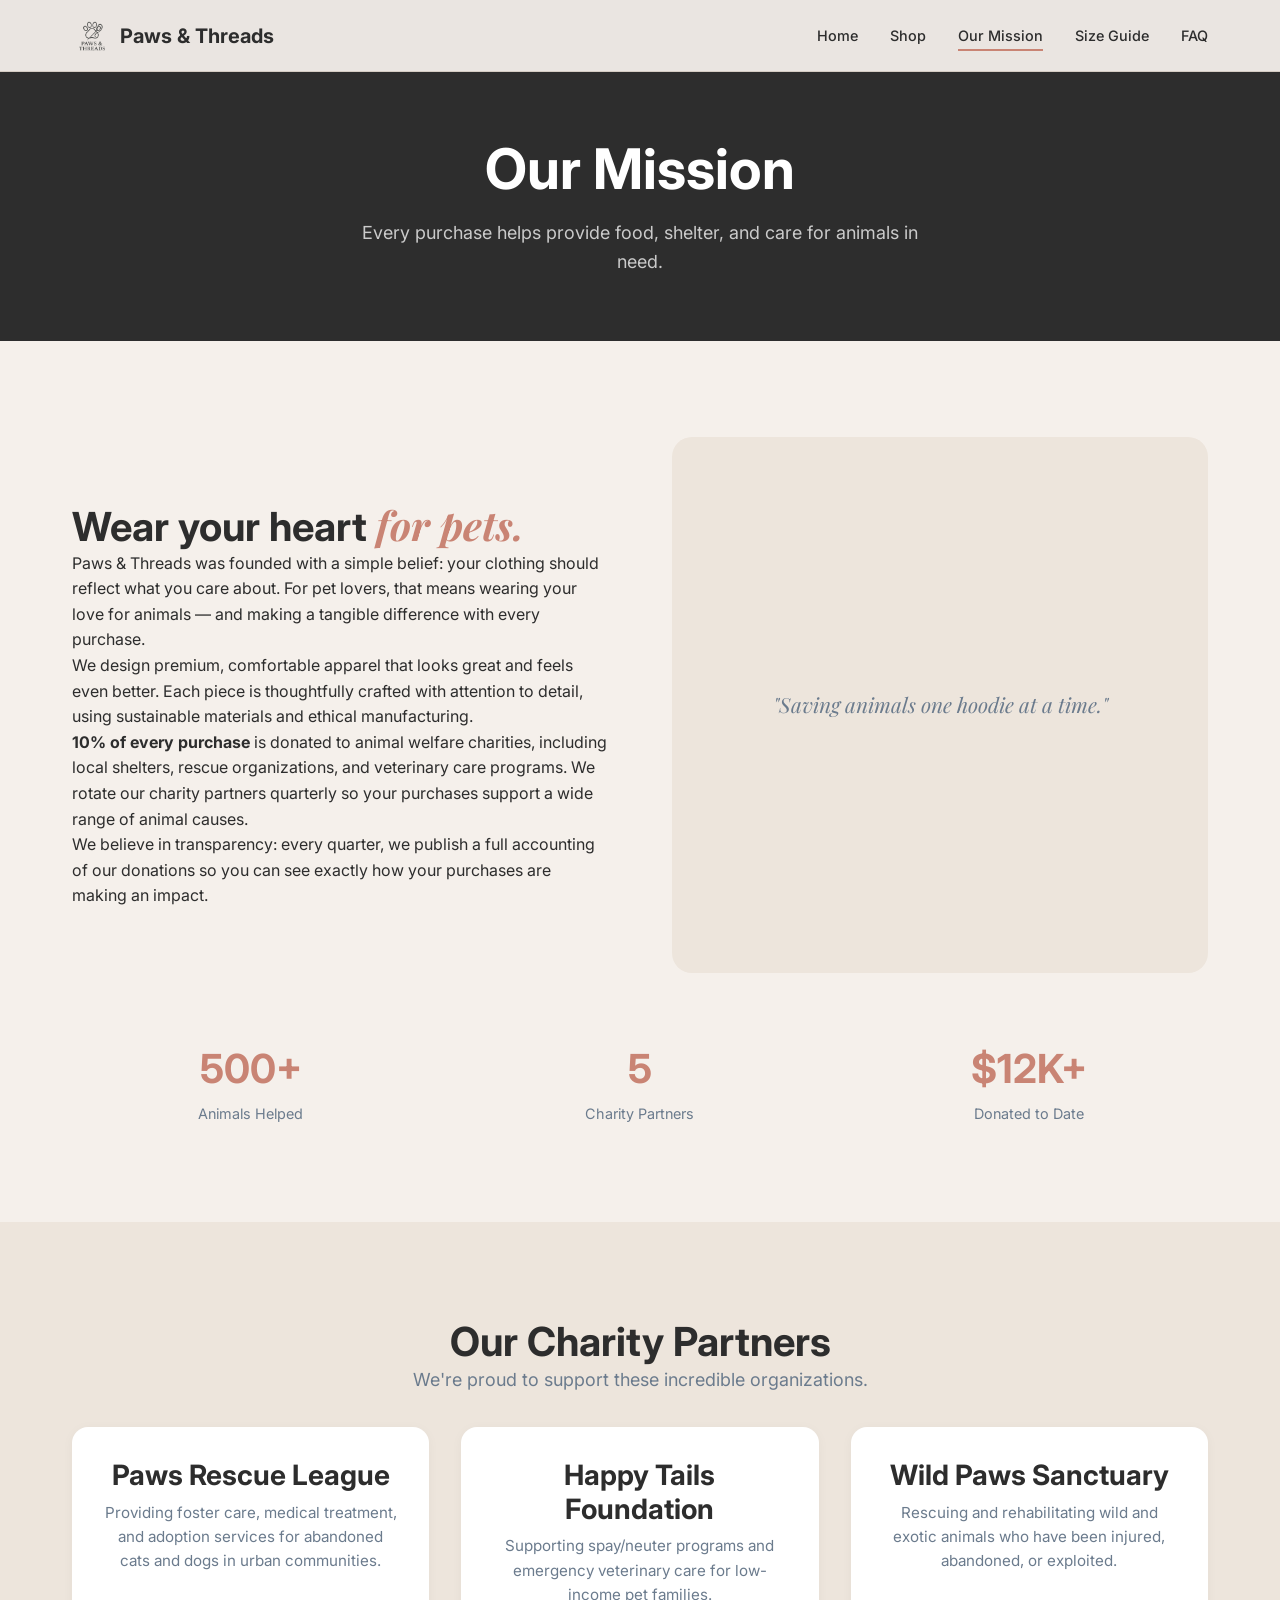
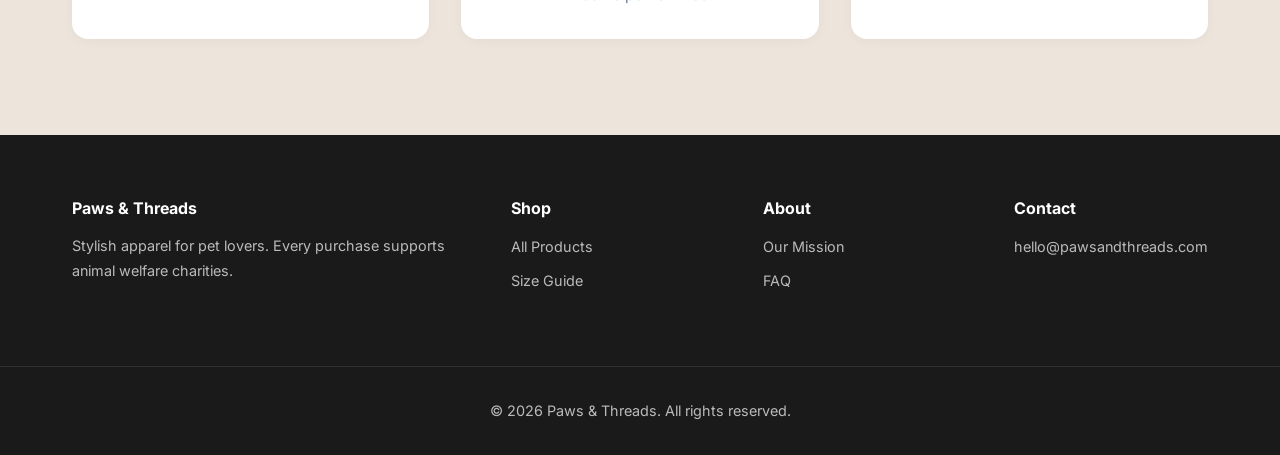
==== about.html @ 2fee69ef "Initial Paws & Threads e-commerce site Full responsive static site with: - Homepage with hero banner" ====
<!DOCTYPE html>
<html lang="en">
<head>
<meta charset="UTF-8">
<meta name="viewport" content="width=device-width, initial-scale=1.0">
<title>Our Mission — Paws & Threads</title>
<link rel="preconnect" href="https://fonts.googleapis.com">
<link rel="preconnect" href="https://fonts.gstatic.com" crossorigin>
<link href="https://fonts.googleapis.com/css2?family=Inter:wght@400;500;600;700&family=Playfair+Display:ital@0;1&display=swap" rel="stylesheet">
<link rel="stylesheet" href="style.css">
<link rel="icon" type="image/png" href="images/logo.png">
</head>
<body>
<header>
  <div class="container">
    <a href="index.html" class="logo"><img src="images/logo.png" alt="Paws & Threads"><span>Paws & Threads</span></a>
    <nav>
      <a href="index.html">Home</a>
      <a href="products.html">Shop</a>
      <a href="about.html" class="active">Our Mission</a>
      <a href="size-guide.html">Size Guide</a>
      <a href="faq.html">FAQ</a>
    </nav>
    <button class="mobile-menu-btn" onclick="document.querySelector('nav').classList.toggle('open')"><span></span><span></span><span></span></button>
  </div>
</header>

<section class="about-hero">
  <div class="container">
    <h1>Our Mission</h1>
    <p>Every purchase helps provide food, shelter, and care for animals in need.</p>
  </div>
</section>

<section class="about-content">
  <div class="container">
    <div class="about-grid">
      <div>
        <h2>Wear your heart <span class="accent-text">for pets.</span></h2>
        <p>Paws & Threads was founded with a simple belief: your clothing should reflect what you care about. For pet lovers, that means wearing your love for animals — and making a tangible difference with every purchase.</p>
        <p>We design premium, comfortable apparel that looks great and feels even better. Each piece is thoughtfully crafted with attention to detail, using sustainable materials and ethical manufacturing.</p>
        <p><strong>10% of every purchase</strong> is donated to animal welfare charities, including local shelters, rescue organizations, and veterinary care programs. We rotate our charity partners quarterly so your purchases support a wide range of animal causes.</p>
        <p>We believe in transparency: every quarter, we publish a full accounting of our donations so you can see exactly how your purchases are making an impact.</p>
      </div>
      <div style="background:var(--light-sand);border-radius:20px;aspect-ratio:1;display:flex;align-items:center;justify-content:center;color:var(--slate-blue);font-family:var(--font-secondary);font-style:italic;font-size:1.3rem;padding:2rem;text-align:center">
        "Saving animals one hoodie at a time."
      </div>
    </div>

    <div class="about-stats">
      <div>
        <span class="stat-number">500+</span>
        <span class="stat-label">Animals Helped</span>
      </div>
      <div>
        <span class="stat-number">5</span>
        <span class="stat-label">Charity Partners</span>
      </div>
      <div>
        <span class="stat-number">$12K+</span>
        <span class="stat-label">Donated to Date</span>
      </div>
    </div>
  </div>
</section>

<section class="charity-section">
  <div class="container">
    <div class="section-title">
      <h2>Our Charity Partners</h2>
      <p>We're proud to support these incredible organizations.</p>
    </div>
    <div class="charity-grid">
      <div class="charity-card">
        <h3>Paws Rescue League</h3>
        <p>Providing foster care, medical treatment, and adoption services for abandoned cats and dogs in urban communities.</p>
      </div>
      <div class="charity-card">
        <h3>Happy Tails Foundation</h3>
        <p>Supporting spay/neuter programs and emergency veterinary care for low-income pet families.</p>
      </div>
      <div class="charity-card">
        <h3>Wild Paws Sanctuary</h3>
        <p>Rescuing and rehabilitating wild and exotic animals who have been injured, abandoned, or exploited.</p>
      </div>
    </div>
  </div>
</section>

<footer>
  <div class="container">
    <div><h4>Paws & Threads</h4><p>Stylish apparel for pet lovers. Every purchase supports animal welfare charities.</p></div>
    <div><h4>Shop</h4><ul class="footer-links"><li><a href="products.html">All Products</a></li><li><a href="size-guide.html">Size Guide</a></li></ul></div>
    <div><h4>About</h4><ul class="footer-links"><li><a href="about.html">Our Mission</a></li><li><a href="faq.html">FAQ</a></li></ul></div>
    <div><h4>Contact</h4><ul class="footer-links"><li><a href="mailto:hello@pawsandthreads.com">hello@pawsandthreads.com</a></li></ul></div>
  </div>
  <div class="footer-bottom"><div class="container"><p>&copy; 2026 Paws & Threads. All rights reserved.</p></div></div>
</footer>
</body>
</html>
---- style.css ----
*,*::before,*::after{box-sizing:border-box;margin:0;padding:0}
:root{--charcoal:#2D2D2D;--warm-white:#F5F0EB;--dusty-rose:#C98474;--sage-green:#8DA68A;--clay:#C4A484;--slate-blue:#6B7B8D;--off-black:#1A1A1A;--light-sand:#EDE5DC;--text-primary:var(--charcoal);--text-secondary:var(--slate-blue);--text-light:#FFFFFF;--bg-primary:var(--warm-white);--bg-secondary:var(--light-sand);--bg-dark:var(--off-black);--accent:var(--dusty-rose);--accent-hover:#B87363;--border:#D4CCC3;--font-primary:'Inter',-apple-system,BlinkMacSystemFont,'Segoe UI',sans-serif;--font-secondary:'Playfair Display',Georgia,'Times New Roman',serif;--space-xs:.25rem;--space-sm:.5rem;--space-md:1rem;--space-lg:2rem;--space-xl:4rem;--space-2xl:6rem;--max-width:1200px;--header-height:72px}
html{font-size:16px;scroll-behavior:smooth}
body{font-family:var(--font-primary);color:var(--text-primary);background:var(--bg-primary);line-height:1.6;-webkit-font-smoothing:antialiased}
img{max-width:100%;height:auto;display:block}
a{color:var(--accent);text-decoration:none;transition:color .2s}
a:hover{color:var(--accent-hover)}
ul{list-style:none}
.container{width:100%;max-width:var(--max-width);margin:0 auto;padding:0 var(--space-lg)}
h1,h2,h3,h4{line-height:1.2;font-weight:700}
h1{font-size:clamp(2rem,5vw,3.5rem)}
h2{font-size:clamp(1.5rem,3.5vw,2.5rem)}
h3{font-size:clamp(1.25rem,2.5vw,1.75rem)}
.section-title{text-align:center;margin-bottom:var(--space-lg)}
.section-title p{color:var(--text-secondary);font-size:1.125rem;max-width:600px;margin:0 auto}
.accent-text{font-family:var(--font-secondary);font-style:italic;color:var(--accent)}

/* Header */
header{position:fixed;top:0;left:0;right:0;height:var(--header-height);background:rgba(245,240,235,.95);backdrop-filter:blur(12px);-webkit-backdrop-filter:blur(12px);border-bottom:1px solid var(--border);z-index:1000}
header .container{display:flex;align-items:center;justify-content:space-between;height:100%}
.logo{display:flex;align-items:center;gap:var(--space-sm)}
.logo img{height:40px;width:auto}
.logo span{font-weight:700;font-size:1.25rem;color:var(--charcoal)}
nav{display:flex;align-items:center;gap:var(--space-lg)}
nav a{color:var(--text-primary);font-size:.9rem;font-weight:500;position:relative}
nav a::after{content:'';position:absolute;bottom:-4px;left:0;width:0;height:2px;background:var(--accent);transition:width .3s}
nav a:hover::after,nav a.active::after{width:100%}
.mobile-menu-btn{display:none;background:none;border:none;cursor:pointer;padding:var(--space-sm)}
.mobile-menu-btn span{display:block;width:24px;height:2px;background:var(--charcoal);margin:5px 0;transition:.3s}

/* Buttons */
.btn{display:inline-flex;align-items:center;gap:var(--space-sm);padding:.75rem 2rem;border-radius:50px;font-family:var(--font-primary);font-size:.95rem;font-weight:600;cursor:pointer;transition:all .3s;border:2px solid transparent;text-decoration:none}
.btn-primary{background:var(--accent);color:#fff;border-color:var(--accent)}
.btn-primary:hover{background:var(--accent-hover);border-color:var(--accent-hover);color:#fff;transform:translateY(-2px);box-shadow:0 4px 12px rgba(201,132,116,.3)}
.btn-secondary{background:transparent;color:var(--charcoal);border-color:var(--charcoal)}
.btn-secondary:hover{background:var(--charcoal);color:#fff;transform:translateY(-2px)}

/* Hero */
.hero{padding:calc(var(--header-height) + var(--space-xl)) 0 var(--space-xl);min-height:85vh;display:flex;align-items:center;position:relative;overflow:hidden}
.hero::before{content:'';position:absolute;top:-50%;right:-20%;width:60%;height:200%;background:radial-gradient(ellipse,rgba(201,132,116,.08) 0,transparent 70%);pointer-events:none}
.hero .container{display:grid;grid-template-columns:1fr 1fr;gap:var(--space-xl);align-items:center;position:relative;z-index:1}
.hero-content h1{margin-bottom:var(--space-lg)}
.hero-content p{font-size:1.125rem;color:var(--text-secondary);margin-bottom:var(--space-lg);max-width:480px;line-height:1.8}
.hero-actions{display:flex;gap:var(--space-md);flex-wrap:wrap}
.hero-image{display:flex;justify-content:center;align-items:center}
.hero-image img{border-radius:24px;box-shadow:0 20px 60px rgba(0,0,0,.08);width:100%;max-width:500px;aspect-ratio:1;object-fit:cover}

/* Charity Banner */
.charity-banner{background:var(--charcoal);color:var(--warm-white);padding:var(--space-lg) 0;text-align:center}
.charity-banner p{font-size:1.05rem;max-width:700px;margin:0 auto}
.charity-banner strong{color:var(--dusty-rose)}

/* Products */
.products{padding:var(--space-2xl) 0}
.product-grid{display:grid;grid-template-columns:repeat(auto-fill,minmax(320px,1fr));gap:var(--space-lg)}
.product-card{background:#fff;border-radius:20px;overflow:hidden;transition:transform .3s,box-shadow .3s;box-shadow:0 2px 12px rgba(0,0,0,.04)}
.product-card:hover{transform:translateY(-6px);box-shadow:0 12px 40px rgba(0,0,0,.08)}
.product-card-image{aspect-ratio:1;overflow:hidden;background:var(--light-sand)}
.product-card-image img{width:100%;height:100%;object-fit:cover;transition:transform .5s}
.product-card:hover .product-card-image img{transform:scale(1.05)}
.product-card-body{padding:var(--space-lg)}
.product-card-body h3{margin-bottom:var(--space-xs)}
.product-card-body .product-type{font-size:.85rem;color:var(--text-secondary);text-transform:uppercase;letter-spacing:1px;margin-bottom:var(--space-sm)}
.product-card-body .price{font-size:1.25rem;font-weight:700;color:var(--accent);margin-bottom:var(--space-md)}
.product-card-body .btn{width:100%;justify-content:center}

/* About */
.about-hero{padding:calc(var(--header-height) + var(--space-xl)) 0 var(--space-xl);background:var(--charcoal);color:#fff;text-align:center}
.about-hero h1{margin-bottom:var(--space-md)}
.about-hero p{color:rgba(255,255,255,.75);max-width:600px;margin:0 auto;font-size:1.125rem}
.about-content{padding:var(--space-2xl) 0}
.about-grid{display:grid;grid-template-columns:1fr 1fr;gap:var(--space-xl);align-items:center}
.about-text p{color:var(--text-secondary);margin-bottom:var(--space-md);line-height:1.8}
.about-stats{display:grid;grid-template-columns:repeat(3,1fr);gap:var(--space-lg);margin-top:var(--space-xl);text-align:center}
.stat-number{font-size:2.5rem;font-weight:700;color:var(--accent);display:block}
.stat-label{font-size:.9rem;color:var(--text-secondary);margin-top:var(--space-xs)}

/* Charity Section */
.charity-section{padding:var(--space-2xl) 0;background:var(--bg-secondary)}
.charity-grid{display:grid;grid-template-columns:repeat(auto-fit,minmax(250px,1fr));gap:var(--space-lg)}
.charity-card{background:#fff;border-radius:16px;padding:var(--space-lg);text-align:center;box-shadow:0 2px 12px rgba(0,0,0,.04)}
.charity-card h3{color:var(--charcoal);margin-bottom:var(--space-sm)}
.charity-card p{color:var(--text-secondary);font-size:.95rem}

/* Size Guide */
.size-guide{padding:calc(var(--header-height) + var(--space-xl)) 0 var(--space-2xl)}
.size-guide h1{text-align:center;margin-bottom:var(--space-lg)}
.size-guide p.subtitle{text-align:center;color:var(--text-secondary);margin-bottom:var(--space-xl)}
.size-table-wrapper{overflow-x:auto;margin-bottom:var(--space-xl)}
.size-table{width:100%;border-collapse:collapse;background:#fff;border-radius:12px;overflow:hidden;box-shadow:0 2px 12px rgba(0,0,0,.04)}
.size-table th{background:var(--charcoal);color:#fff;padding:var(--space-md);text-align:left;font-weight:600;font-size:.9rem}
.size-table td{padding:var(--space-md);border-bottom:1px solid var(--border);font-size:.95rem}
.size-table tr:last-child td{border-bottom:none}
.size-table tr:hover td{background:var(--light-sand)}
.size-tips{background:#fff;border-radius:16px;padding:var(--space-lg);margin-top:var(--space-xl);box-shadow:0 2px 12px rgba(0,0,0,.04)}
.size-tips h3{margin-bottom:var(--space-md)}
.size-tips ul{list-style:disc;padding-left:var(--space-lg)}
.size-tips ul li{margin-bottom:var(--space-sm);color:var(--text-secondary)}

/* FAQ */
.faq-section{padding:calc(var(--header-height) + var(--space-xl)) 0 var(--space-2xl)}
.faq-section h1{text-align:center;margin-bottom:var(--space-lg)}
.faq-list{max-width:720px;margin:0 auto}
.faq-item{border-bottom:1px solid var(--border);padding:var(--space-lg) 0}
.faq-question{display:flex;justify-content:space-between;align-items:center;cursor:pointer;font-weight:600;font-size:1.05rem}
.faq-question:hover{color:var(--accent)}
.faq-toggle{font-size:1.5rem;color:var(--accent);transition:transform .3s;flex-shrink:0;margin-left:var(--space-md)}
.faq-item.open .faq-toggle{transform:rotate(45deg)}
.faq-answer{max-height:0;overflow:hidden;transition:max-height .3s ease,padding .3s ease;color:var(--text-secondary);line-height:1.8}
.faq-item.open .faq-answer{max-height:300px;padding-top:var(--space-md)}

/* Product Detail */
.product-detail{padding:calc(var(--header-height) + var(--space-xl)) 0 var(--space-2xl)}
.product-detail-layout{display:grid;grid-template-columns:1fr 1fr;gap:var(--space-xl)}
.product-detail-image{border-radius:20px;overflow:hidden;background:var(--light-sand)}
.product-detail-image img{width:100%;aspect-ratio:1;object-fit:cover}
.product-detail-info h1{margin-bottom:var(--space-sm)}
.product-detail-info .product-type{font-size:.85rem;color:var(--text-secondary);text-transform:uppercase;letter-spacing:1px;margin-bottom:var(--space-md)}
.product-detail-info .price{font-size:1.75rem;font-weight:700;color:var(--accent);margin-bottom:var(--space-lg)}
.product-description{color:var(--text-secondary);line-height:1.8;margin-bottom:var(--space-lg)}
.size-selector{margin-bottom:var(--space-lg)}
.size-selector label{font-weight:600;display:block;margin-bottom:var(--space-sm)}
.size-options{display:flex;gap:var(--space-sm);flex-wrap:wrap}
.size-option{display:flex;align-items:center;justify-content:center;width:48px;height:48px;border:2px solid var(--border);border-radius:8px;background:#fff;cursor:pointer;font-weight:600;font-size:.9rem;transition:all .2s}
.size-option:hover{border-color:var(--accent);color:var(--accent)}
.size-option.selected{border-color:var(--accent);background:var(--accent);color:#fff}
.product-meta{margin-top:var(--space-lg);padding-top:var(--space-lg);border-top:1px solid var(--border)}

/* Footer */
footer{background:var(--off-black);color:rgba(255,255,255,.7);padding:var(--space-xl) 0 var(--space-lg)}
footer .container{display:grid;grid-template-columns:2fr 1fr 1fr 1fr;gap:var(--space-xl)}
footer h4{color:#fff;margin-bottom:var(--space-md);font-size:1rem}
footer p{font-size:.9rem;line-height:1.7}
footer a{color:rgba(255,255,255,.7)}
footer a:hover{color:var(--dusty-rose)}
.footer-links li{margin-bottom:var(--space-sm)}
.footer-links a{font-size:.9rem}
.footer-bottom{border-top:1px solid rgba(255,255,255,.1);margin-top:var(--space-xl);padding-top:var(--space-lg);text-align:center;font-size:.85rem}
.footer-bottom .container{display:block}

/* Responsive */
@media(max-width:900px){
  .hero .container{grid-template-columns:1fr;text-align:center}
  .hero-content p{margin:0 auto var(--space-lg)}
  .hero-actions{justify-content:center}
  .hero-image{order:-1}
  .hero-image img{max-width:350px}
  .about-grid{grid-template-columns:1fr}
  .product-detail-layout{grid-template-columns:1fr}
  footer .container{grid-template-columns:1fr 1fr}
}
@media(max-width:640px){
  nav{display:none;position:absolute;top:var(--header-height);left:0;right:0;background:var(--warm-white);flex-direction:column;padding:var(--space-lg);border-bottom:1px solid var(--border);box-shadow:0 4px 20px rgba(0,0,0,.08)}
  nav.open{display:flex}
  .mobile-menu-btn{display:block}
  .product-grid{grid-template-columns:1fr}
  footer .container{grid-template-columns:1fr}
  .about-stats{grid-template-columns:1fr}
  .container{padding:0 var(--space-md)}
}
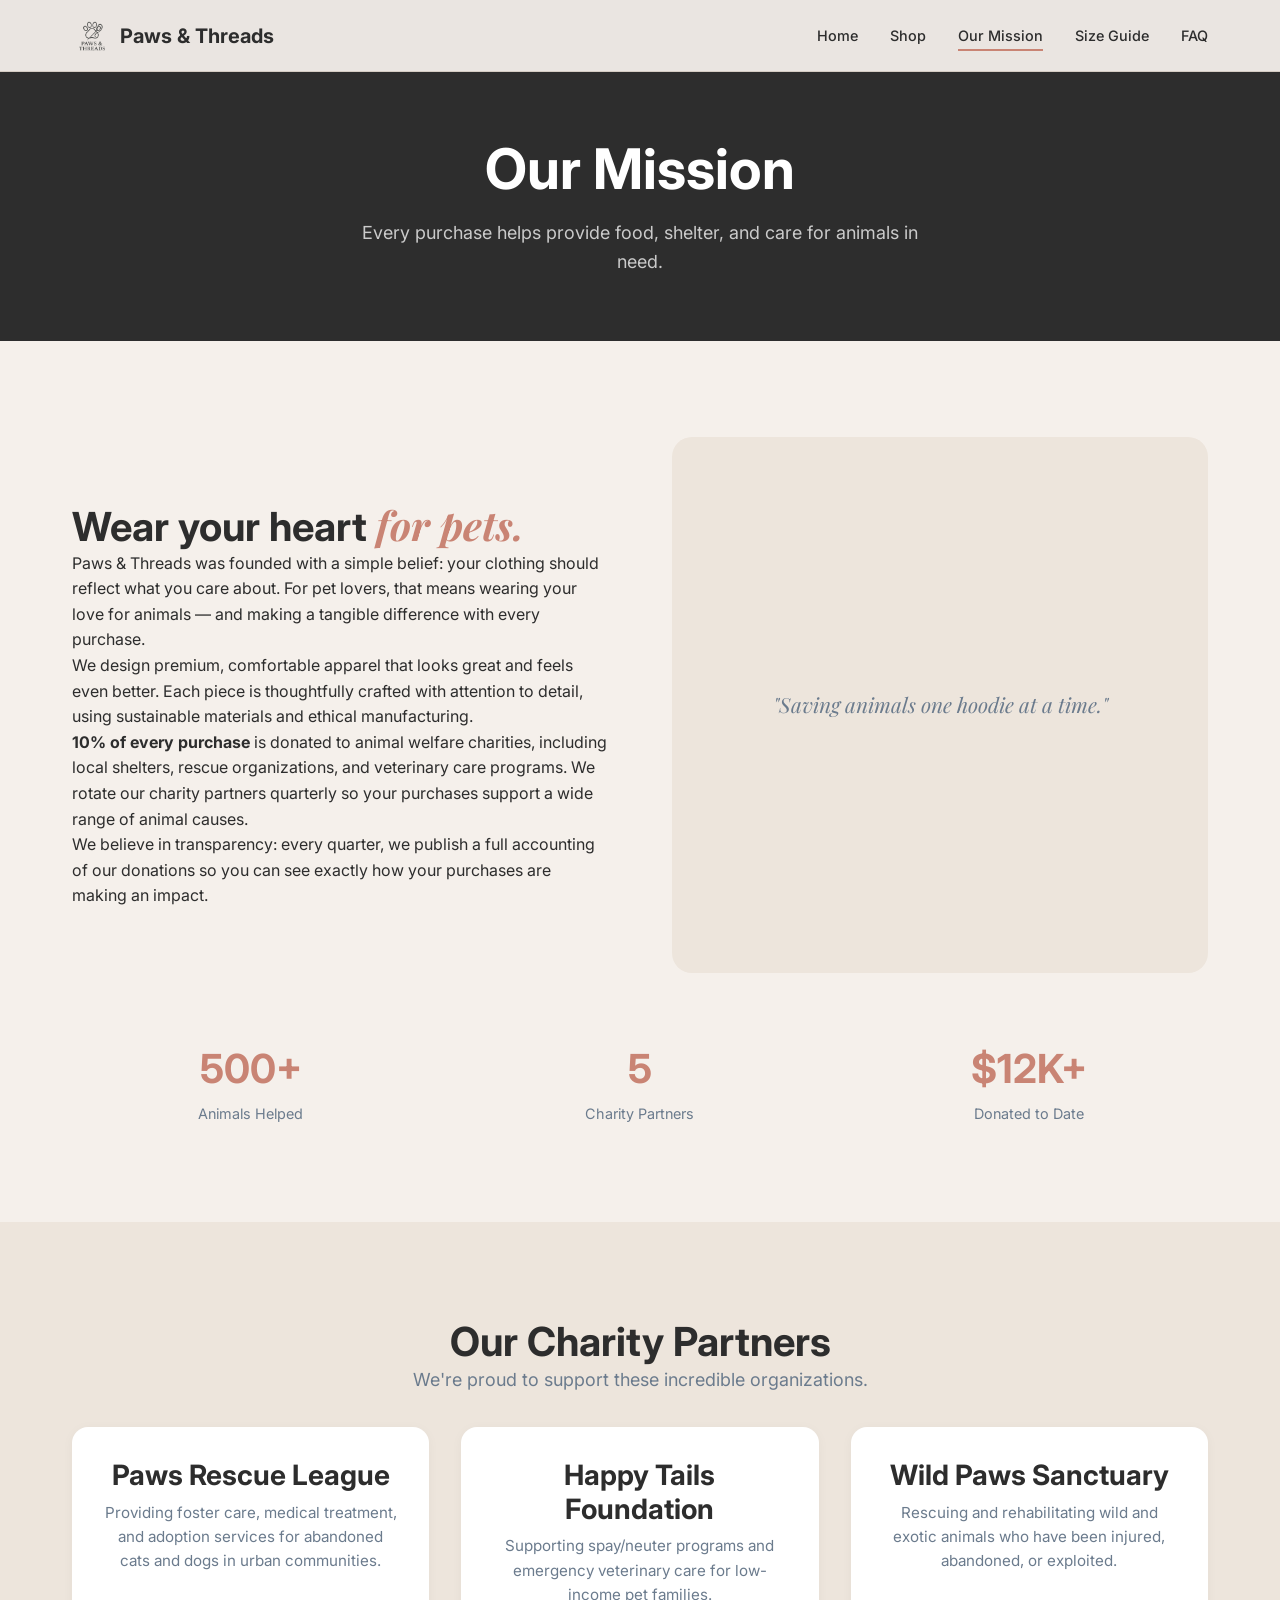
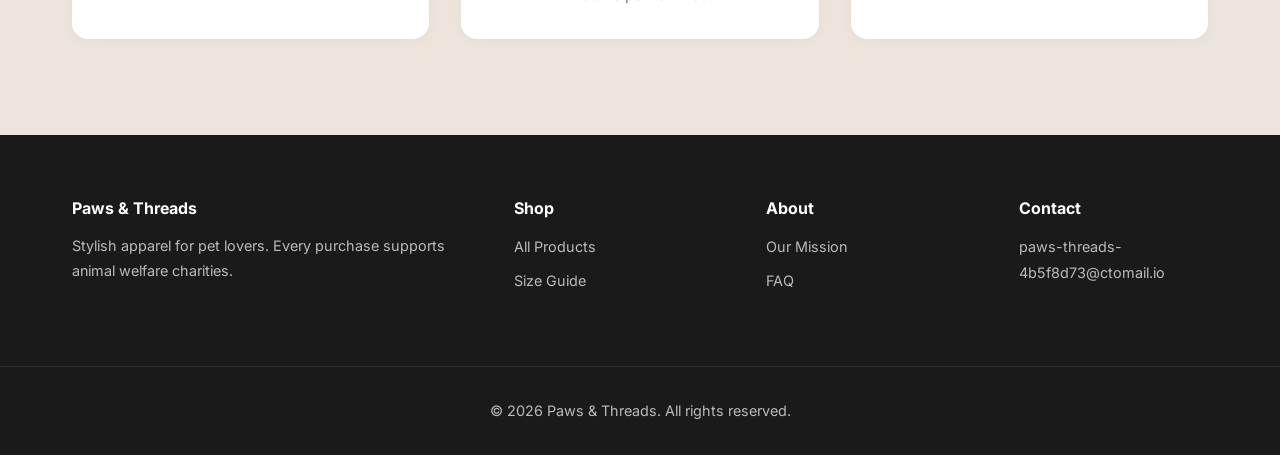
==== commit e1fa22a6: "Update contact email address across all pages Replaced hello@pawsandthreads.com with paws-threads-4b" ====
--- a/about.html
+++ b/about.html
@@ -92,7 +92,7 @@
     <div><h4>Paws & Threads</h4><p>Stylish apparel for pet lovers. Every purchase supports animal welfare charities.</p></div>
     <div><h4>Shop</h4><ul class="footer-links"><li><a href="products.html">All Products</a></li><li><a href="size-guide.html">Size Guide</a></li></ul></div>
     <div><h4>About</h4><ul class="footer-links"><li><a href="about.html">Our Mission</a></li><li><a href="faq.html">FAQ</a></li></ul></div>
-    <div><h4>Contact</h4><ul class="footer-links"><li><a href="mailto:hello@pawsandthreads.com">hello@pawsandthreads.com</a></li></ul></div>
+    <div><h4>Contact</h4><ul class="footer-links"><li><a href="mailto:paws-threads-4b5f8d73@ctomail.io">paws-threads-4b5f8d73@ctomail.io</a></li></ul></div>
   </div>
   <div class="footer-bottom"><div class="container"><p>&copy; 2026 Paws & Threads. All rights reserved.</p></div></div>
 </footer>
